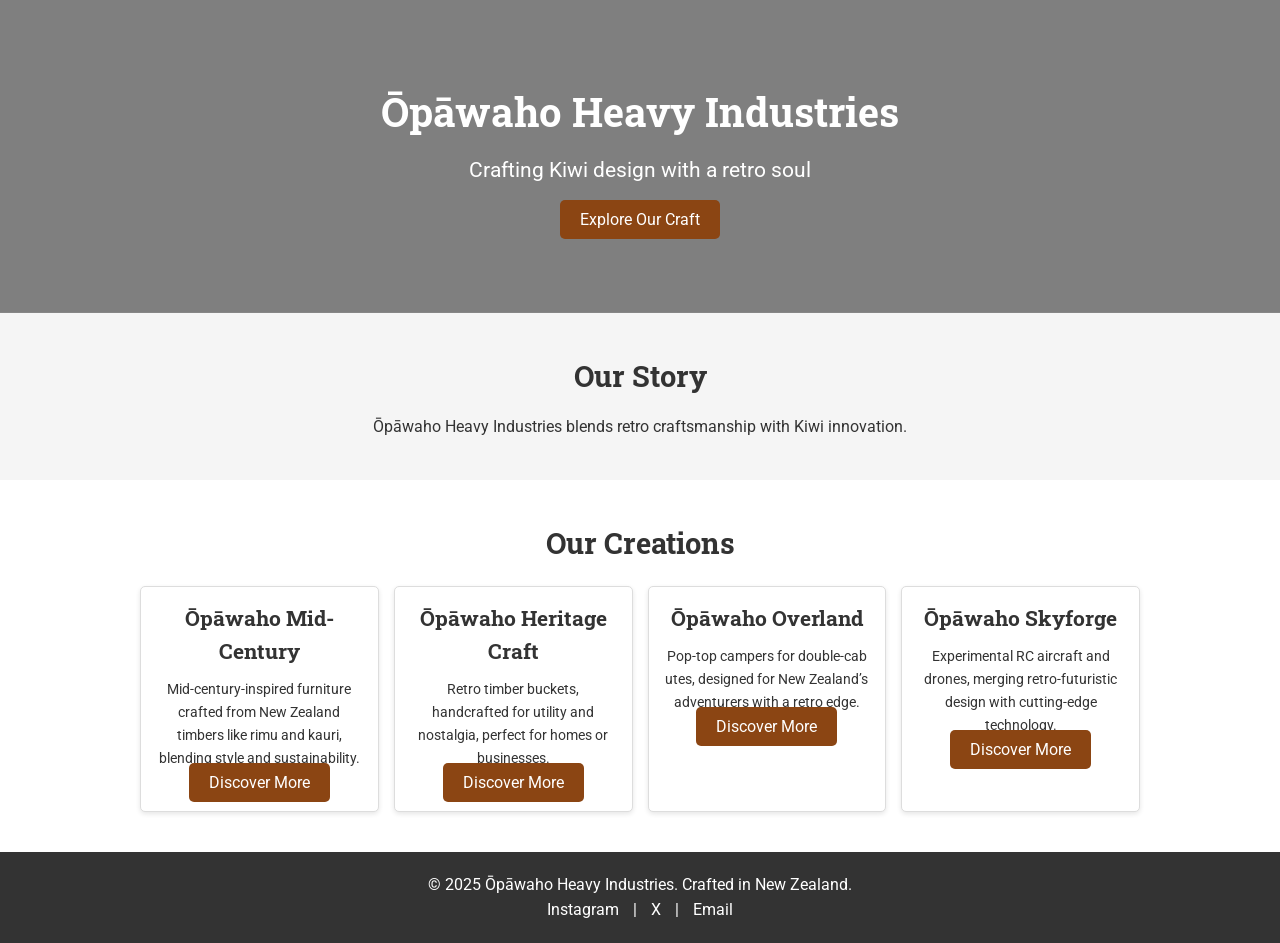
==== index.html @ 36d05389 "typo fix" ====
<!DOCTYPE html>
<html lang="en">
<head>
    <meta charset="UTF-8">
    <meta name="viewport" content="width=device-width, initial-scale=1.0">
    <title>Ōpāwaho Heavy Industries</title>
    <link rel="stylesheet" href="style.css">
    <link href="https://fonts.googleapis.com/css2?family=Roboto+Slab:wght@700&family=Roboto:wght@400&display=swap" rel="stylesheet">
</head>
<body>
    <!-- Hero Section -->
    <header class="hero">
        <h1>Ōpāwaho Heavy Industries</h1>
        <p>Crafting Kiwi design with a retro soul</p>
        <a href="#about" class="btn">Explore Our Craft</a>
    </header>

    <!-- About Section -->
    <section id="about" class="about">
        <h2>Our Story</h2>
        <p>Ōpāwaho Heavy Industries blends retro craftsmanship with Kiwi innovation.</p>
    </section>

    <!-- Subsidiaries Section -->
    <section id="products" class="subsidiaries">
        <h2>Our Creations</h2>
        <div class="subsidiary-grid">
            <div class="subsidiary">
                <h3>Ōpāwaho Mid-Century</h3>
                <p>Mid-century-inspired furniture crafted from New Zealand timbers like rimu and kauri, blending style and sustainability.</p>
                <a href="#contact" class="btn">Discover More</a>
            </div>
            <div class="subsidiary">
                <h3>Ōpāwaho Heritage Craft</h3>
                <p>Retro timber buckets, handcrafted for utility and nostalgia, perfect for homes or businesses.</p>
                <a href="#contact" class="btn">Discover More</a>
            </div>
            <div class="subsidiary">
                <h3>Ōpāwaho Overland</h3>
                <p>Pop-top campers for double-cab utes, designed for New Zealand’s adventurers with a retro edge.</p>
                <a href="#contact" class="btn">Discover More</a>
            </div>
            <div class="subsidiary">
                <h3>Ōpāwaho Skyforge</h3>
                <p>Experimental RC aircraft and drones, merging retro-futuristic design with cutting-edge technology.</p>
                <a href="#contact" class="btn">Discover More</a>
            </div>
        </div>
    </section>


    <!-- Footer -->
    <footer>
        <p>&copy; 2025 Ōpāwaho Heavy Industries. Crafted in New Zealand.</p>
        <div class="socials">
            <a href="https://instagram.com/opawahoheavyindustries">Instagram</a> | 
            <a href="https://x.com/opawahoheavy">X</a> | 
            <a href="mailto:info@opawaho.co.nz">Email</a>
        </div>
    </footer>
</body>
</html>
---- style.css ----
* {
    margin: 0;
    padding: 0;
    box-sizing: border-box;
}
body {
    font-family: 'Roboto', sans-serif;
    color: #333;
    line-height: 1.6;
}
h1, h2, h3 {
    font-family: 'Roboto Slab', serif;
}
.hero {
    background: linear-gradient(rgba(0, 0, 0, 0.5), rgba(0, 0, 0, 0.5)), url('images/hero-bg.jpg');
    background-size: cover;
    background-position: center;
    color: white;
    text-align: center;
    padding: 80px 20px;
}
.hero h1 { font-size: 2.5rem; margin-bottom: 10px; }
.hero p { font-size: 1.3rem; margin-bottom: 20px; }
.btn {
    padding: 10px 20px;
    background: #8b4513;
    color: white;
    text-decoration: none;
    border-radius: 5px;
    transition: background 0.3s;
}
.btn:hover { background: #a0522d; }
.about {
    padding: 40px 20px;
    text-align: center;
    background: #f5f5f5;
}
.about h2 { font-size: 1.8rem; margin-bottom: 15px; }
.about p { max-width: 600px; margin: 0 auto; }
.subsidiaries {
    padding: 40px 20px;
    text-align: center;
}
.subsidiaries h2 { font-size: 1.8rem; margin-bottom: 20px; }
.subsidiary-grid {
    display: grid;
    grid-template-columns: repeat(auto-fit, minmax(200px, 1fr));
    gap: 15px;
    max-width: 1000px;
    margin: 0 auto;
}
.subsidiary {
    background: white;
    padding: 15px;
    border: 1px solid #ddd;
    border-radius: 5px;
    box-shadow: 0 2px 5px rgba(0, 0, 0, 0.1);
}
.subsidiary h3 { font-size: 1.3rem; margin-bottom: 10px; }
.subsidiary p { font-size: 0.9rem; }
.contact {
    padding: 40px 20px;
    background: #2f4f4f;
    color: white;
    text-align: center;
}
.contact h2 { font-size: 1.8rem; margin-bottom: 15px; }
.contact form {
    max-width: 500px;
    margin: 0 auto;
    display: flex;
    flex-direction: column;
    gap: 10px;
}
.contact input, .contact textarea {
    padding: 10px;
    border: none;
    border-radius: 5px;
}
.contact textarea { height: 100px; }
.contact button { background: #8b4513; border: none; cursor: pointer; }
.contact button:hover { background: #a0522d; }
footer {
    padding: 20px;
    text-align: center;
    background: #333;
    color: white;
}
footer .socials a {
    color: white;
    margin: 0 10px;
    text-decoration: none;
}
footer .socials a:hover { text-decoration: underline; }
@media (max-width: 768px) {
    .hero h1 { font-size: 2rem; }
    .hero p { font-size: 1.1rem; }
    .about h2, .subsidiaries h2, .contact h2 { font-size: 1.5rem; }
}
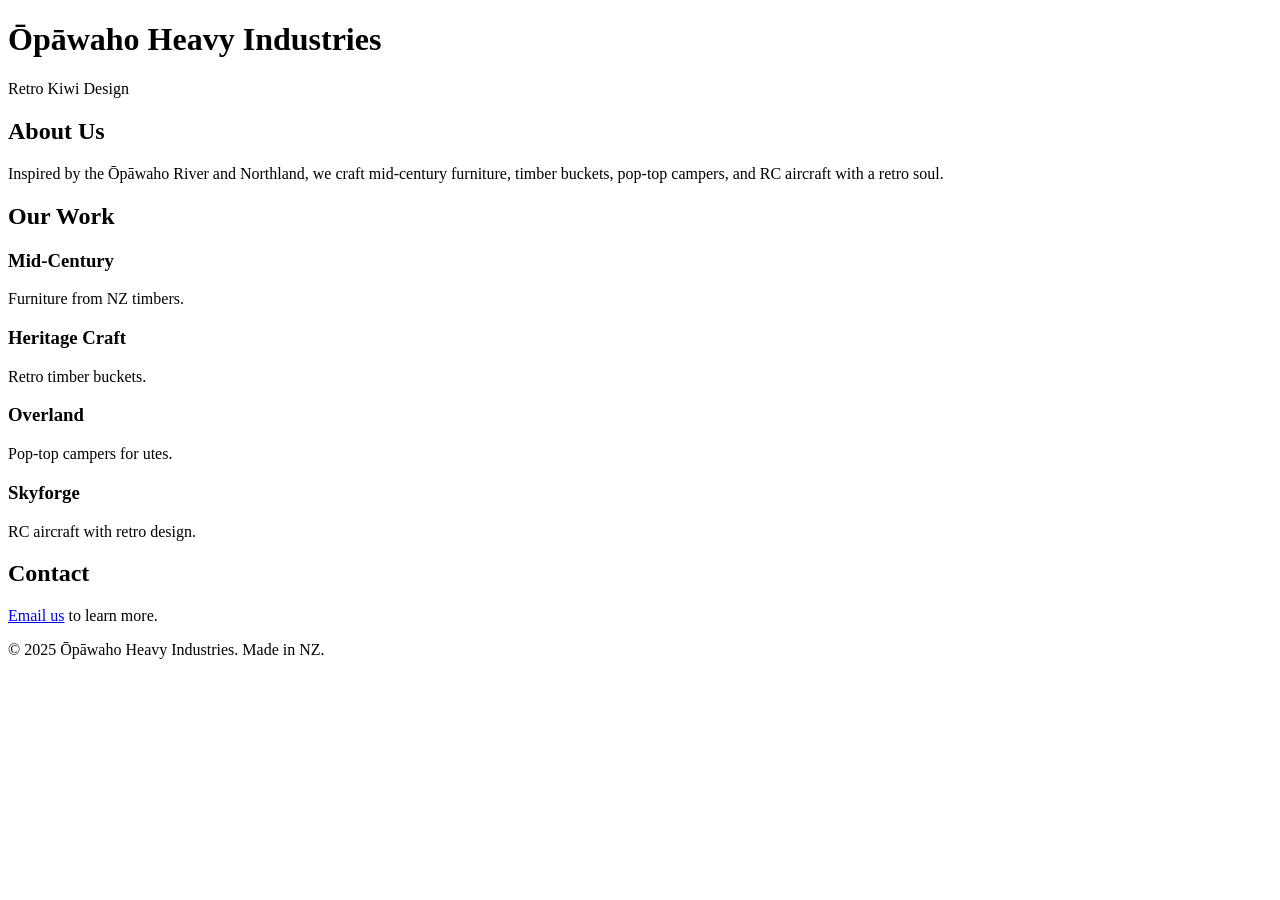
==== commit a9e6debc: "style change" ====
--- a/index.html
+++ b/index.html
@@ -4,59 +4,32 @@
     <meta charset="UTF-8">
     <meta name="viewport" content="width=device-width, initial-scale=1.0">
     <title>Ōpāwaho Heavy Industries</title>
-    <link rel="stylesheet" href="style.css">
-    <link href="https://fonts.googleapis.com/css2?family=Roboto+Slab:wght@700&family=Roboto:wght@400&display=swap" rel="stylesheet">
+    <link rel="stylesheet" href="styles.css">
 </head>
 <body>
-    <!-- Hero Section -->
-    <header class="hero">
+    <header>
         <h1>Ōpāwaho Heavy Industries</h1>
-        <p>Crafting Kiwi design with a retro soul</p>
-        <a href="#about" class="btn">Explore Our Craft</a>
+        <p>Retro Kiwi Design</p>
     </header>
-
-    <!-- About Section -->
-    <section id="about" class="about">
-        <h2>Our Story</h2>
-        <p>Ōpāwaho Heavy Industries blends retro craftsmanship with Kiwi innovation.</p>
+    <section id="about">
+        <h2>About Us</h2>
+        <p>Inspired by the Ōpāwaho River and Northland, we craft mid-century furniture, timber buckets, pop-top campers, and RC aircraft with a retro soul.</p>
     </section>
-
-    <!-- Subsidiaries Section -->
-    <section id="products" class="subsidiaries">
-        <h2>Our Creations</h2>
-        <div class="subsidiary-grid">
-            <div class="subsidiary">
-                <h3>Ōpāwaho Mid-Century</h3>
-                <p>Mid-century-inspired furniture crafted from New Zealand timbers like rimu and kauri, blending style and sustainability.</p>
-                <a href="#contact" class="btn">Discover More</a>
-            </div>
-            <div class="subsidiary">
-                <h3>Ōpāwaho Heritage Craft</h3>
-                <p>Retro timber buckets, handcrafted for utility and nostalgia, perfect for homes or businesses.</p>
-                <a href="#contact" class="btn">Discover More</a>
-            </div>
-            <div class="subsidiary">
-                <h3>Ōpāwaho Overland</h3>
-                <p>Pop-top campers for double-cab utes, designed for New Zealand’s adventurers with a retro edge.</p>
-                <a href="#contact" class="btn">Discover More</a>
-            </div>
-            <div class="subsidiary">
-                <h3>Ōpāwaho Skyforge</h3>
-                <p>Experimental RC aircraft and drones, merging retro-futuristic design with cutting-edge technology.</p>
-                <a href="#contact" class="btn">Discover More</a>
-            </div>
+    <section id="products">
+        <h2>Our Work</h2>
+        <div class="grid">
+            <div><h3>Mid-Century</h3><p>Furniture from NZ timbers.</p></div>
+            <div><h3>Heritage Craft</h3><p>Retro timber buckets.</p></div>
+            <div><h3>Overland</h3><p>Pop-top campers for utes.</p></div>
+            <div><h3>Skyforge</h3><p>RC aircraft with retro design.</p></div>
         </div>
     </section>
-
-
-    <!-- Footer -->
+    <section id="contact">
+        <h2>Contact</h2>
+        <p><a href="mailto:info@opawaho.co.nz">Email us</a> to learn more.</p>
+    </section>
     <footer>
-        <p>&copy; 2025 Ōpāwaho Heavy Industries. Crafted in New Zealand.</p>
-        <div class="socials">
-            <a href="https://instagram.com/opawahoheavyindustries">Instagram</a> | 
-            <a href="https://x.com/opawahoheavy">X</a> | 
-            <a href="mailto:info@opawaho.co.nz">Email</a>
-        </div>
+        <p>&copy; 2025 Ōpāwaho Heavy Industries. Made in NZ.</p>
     </footer>
 </body>
 </html>
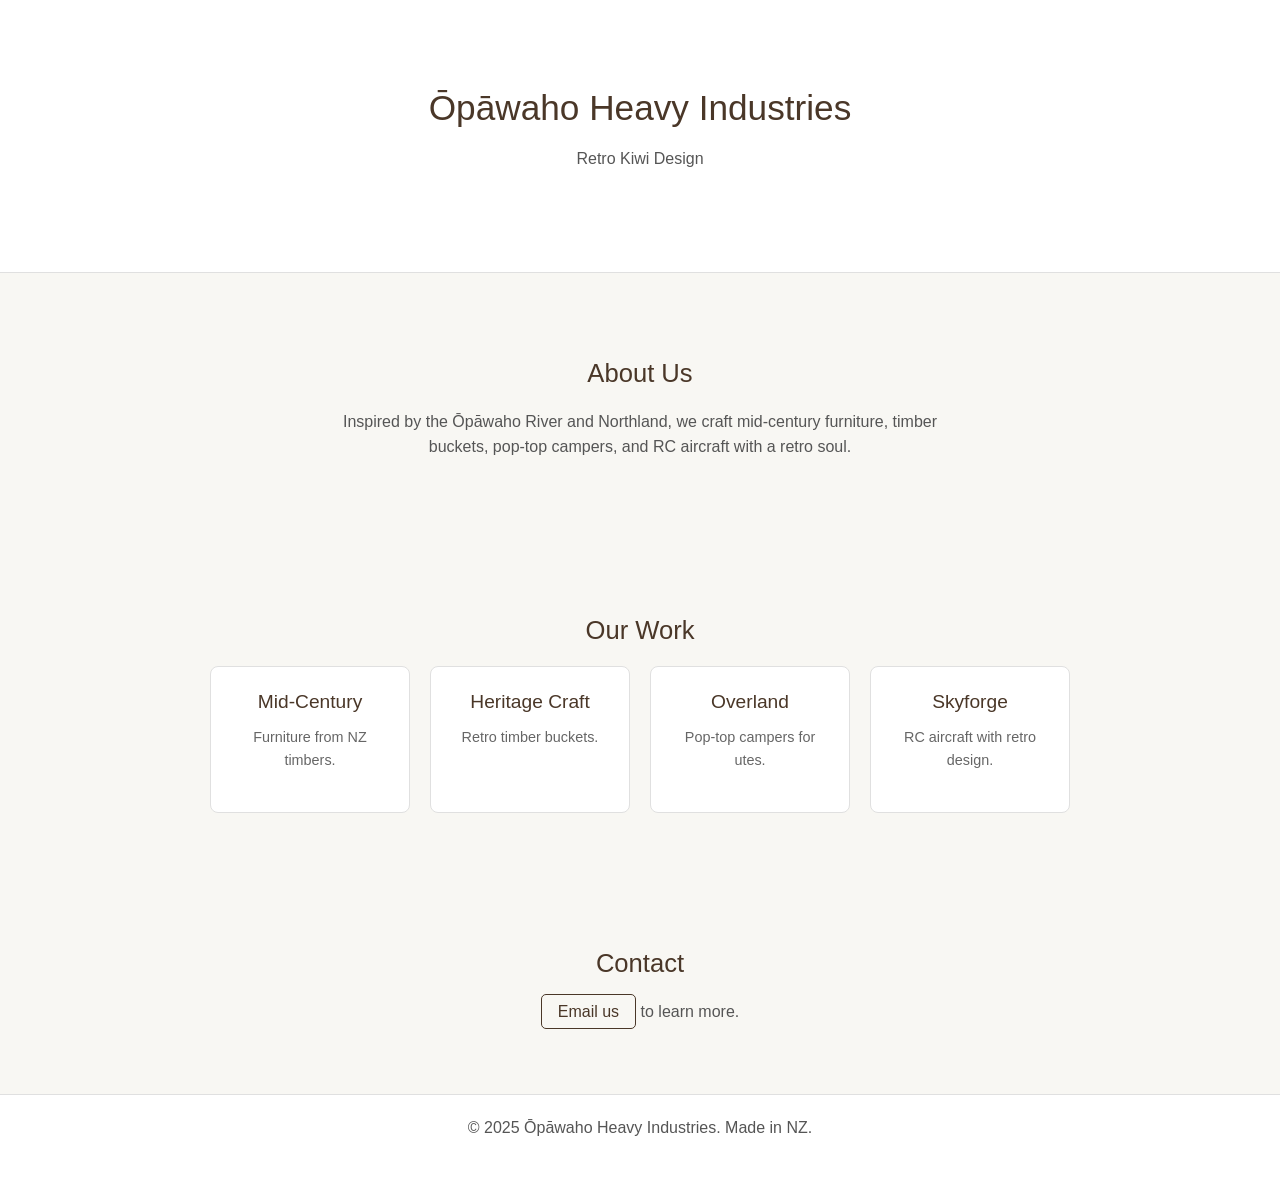
==== commit 7a7f4460: "typo" ====
--- a/index.html
+++ b/index.html
@@ -4,7 +4,7 @@
     <meta charset="UTF-8">
     <meta name="viewport" content="width=device-width, initial-scale=1.0">
     <title>Ōpāwaho Heavy Industries</title>
-    <link rel="stylesheet" href="styles.css">
+    <link rel="stylesheet" href="style.css">
 </head>
 <body>
     <header>
--- a/style.css
+++ b/style.css
@@ -0,0 +1,87 @@
+* {
+    margin: 0;
+    padding: 0;
+    box-sizing: border-box;
+}
+body {
+    font-family: -apple-system, BlinkMacSystemFont, sans-serif;
+    color: #333;
+    line-height: 1.6;
+    background: #f8f7f3; /* Off-white, Scandi-inspired */
+    text-align: center;
+}
+header {
+    background: #ffffff; /* Clean white */
+    padding: 80px 20px;
+    border-bottom: 1px solid #e0e0e0;
+}
+h1 {
+    font-size: 2.2rem;
+    font-weight: 500;
+    color: #4a3728; /* Muted wood brown */
+    margin-bottom: 10px;
+}
+h2 {
+    font-size: 1.6rem;
+    font-weight: 500;
+    color: #4a3728;
+    margin: 30px 0 15px;
+}
+p {
+    font-size: 1rem;
+    color: #555;
+    max-width: 600px;
+    margin: 0 auto 20px;
+}
+.grid {
+    display: grid;
+    grid-template-columns: repeat(auto-fit, minmax(180px, 1fr));
+    gap: 20px;
+    max-width: 900px;
+    margin: 0 auto;
+    padding: 0 20px;
+}
+.grid div {
+    background: #ffffff;
+    padding: 20px;
+    border: 1px solid #e0e0e0; /* Subtle border */
+    border-radius: 8px;
+}
+.grid h3 {
+    font-size: 1.2rem;
+    font-weight: 500;
+    color: #4a3728;
+    margin-bottom: 8px;
+}
+.grid p {
+    font-size: 0.9rem;
+    color: #666;
+}
+section {
+    padding: 50px 20px;
+}
+#contact a {
+    color: #4a3728;
+    text-decoration: none;
+    font-weight: 500;
+    padding: 8px 16px;
+    border: 1px solid #4a3728;
+    border-radius: 5px;
+    transition: background 0.3s;
+}
+#contact a:hover {
+    background: #4a3728;
+    color: #ffffff;
+}
+footer {
+    background: #ffffff;
+    padding: 20px;
+    border-top: 1px solid #e0e0e0;
+    font-size: 0.9rem;
+    color: #666;
+}
+@media (max-width: 600px) {
+    h1 { font-size: 1.8rem; }
+    h2 { font-size: 1.4rem; }
+    .grid { grid-template-columns: 1fr; }
+}
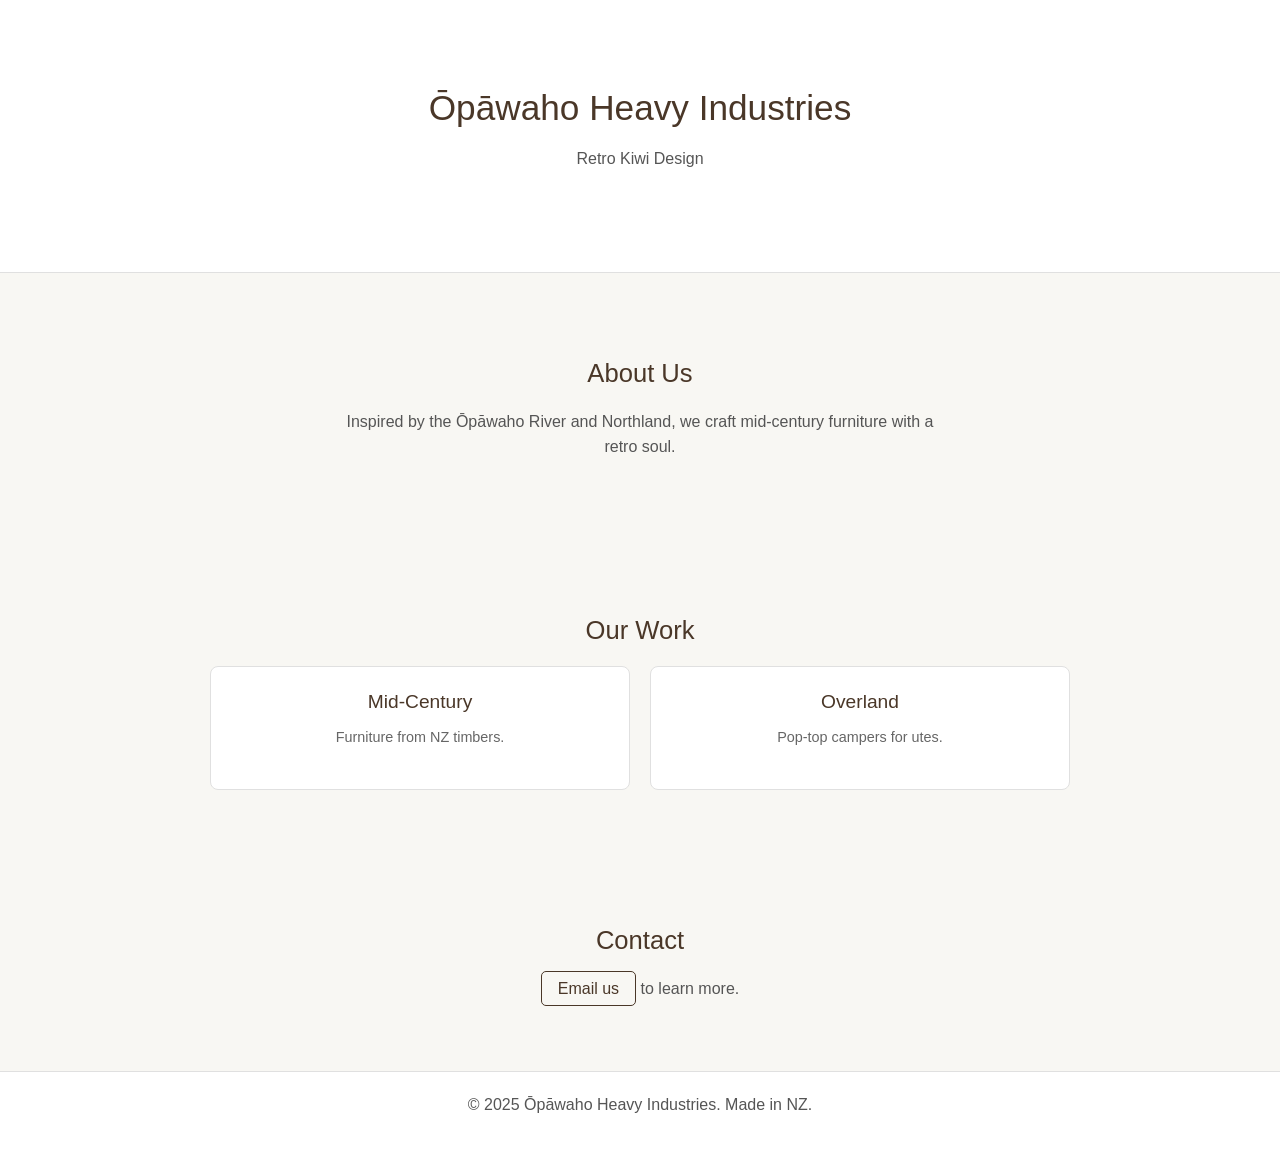
==== commit 5caf4e9f: "change scope" ====
--- a/index.html
+++ b/index.html
@@ -13,15 +13,13 @@
     </header>
     <section id="about">
         <h2>About Us</h2>
-        <p>Inspired by the Ōpāwaho River and Northland, we craft mid-century furniture, timber buckets, pop-top campers, and RC aircraft with a retro soul.</p>
+        <p>Inspired by the Ōpāwaho River and Northland, we craft mid-century furniture with a retro soul.</p>
     </section>
     <section id="products">
         <h2>Our Work</h2>
         <div class="grid">
             <div><h3>Mid-Century</h3><p>Furniture from NZ timbers.</p></div>
-            <div><h3>Heritage Craft</h3><p>Retro timber buckets.</p></div>
             <div><h3>Overland</h3><p>Pop-top campers for utes.</p></div>
-            <div><h3>Skyforge</h3><p>RC aircraft with retro design.</p></div>
         </div>
     </section>
     <section id="contact">
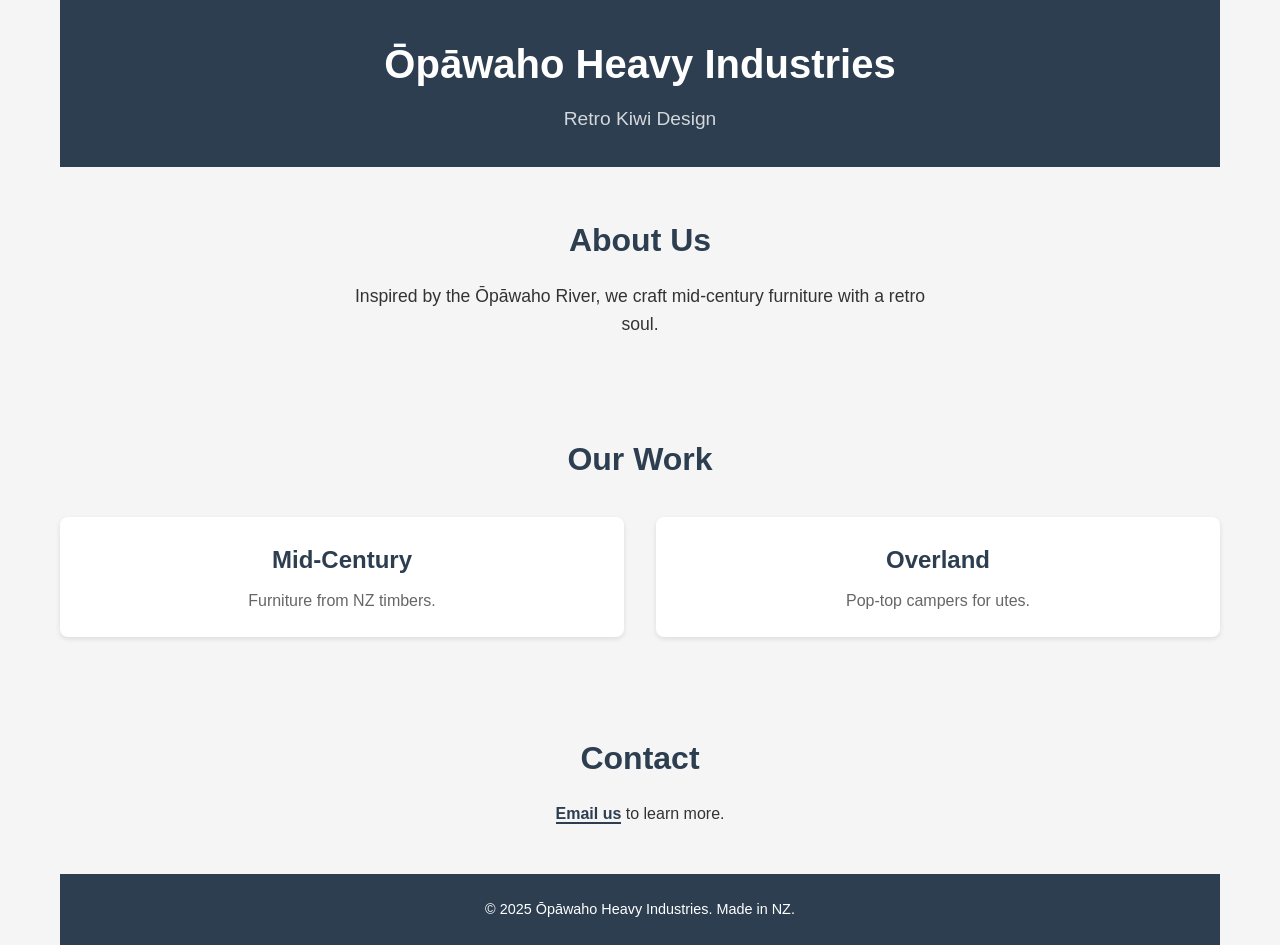
==== commit bc06699a: "scope" ====
--- a/index.html
+++ b/index.html
@@ -13,7 +13,7 @@
     </header>
     <section id="about">
         <h2>About Us</h2>
-        <p>Inspired by the Ōpāwaho River and Northland, we craft mid-century furniture with a retro soul.</p>
+        <p>Inspired by the Ōpāwaho River, we craft mid-century furniture with a retro soul.</p>
     </section>
     <section id="products">
         <h2>Our Work</h2>
--- a/style.css
+++ b/style.css
@@ -1,87 +1,121 @@
+/* style.css */
 * {
     margin: 0;
     padding: 0;
     box-sizing: border-box;
 }
+
 body {
-    font-family: -apple-system, BlinkMacSystemFont, sans-serif;
+    font-family: 'Arial', sans-serif;
+    line-height: 1.6;
     color: #333;
-    line-height: 1.6;
-    background: #f8f7f3; /* Off-white, Scandi-inspired */
-    text-align: center;
-}
-header {
-    background: #ffffff; /* Clean white */
-    padding: 80px 20px;
-    border-bottom: 1px solid #e0e0e0;
-}
-h1 {
-    font-size: 2.2rem;
-    font-weight: 500;
-    color: #4a3728; /* Muted wood brown */
-    margin-bottom: 10px;
-}
-h2 {
-    font-size: 1.6rem;
-    font-weight: 500;
-    color: #4a3728;
-    margin: 30px 0 15px;
-}
-p {
-    font-size: 1rem;
-    color: #555;
-    max-width: 600px;
-    margin: 0 auto 20px;
-}
-.grid {
-    display: grid;
-    grid-template-columns: repeat(auto-fit, minmax(180px, 1fr));
-    gap: 20px;
-    max-width: 900px;
+    background-color: #f5f5f5;
+    max-width: 1200px;
     margin: 0 auto;
     padding: 0 20px;
 }
+
+header {
+    text-align: center;
+    padding: 2rem 0;
+    background-color: #2c3e50;
+    color: #fff;
+}
+
+header h1 {
+    font-size: 2.5rem;
+    margin-bottom: 0.5rem;
+}
+
+header p {
+    font-size: 1.2rem;
+    opacity: 0.8;
+}
+
+section {
+    padding: 3rem 0;
+}
+
+h2 {
+    font-size: 2rem;
+    margin-bottom: 1rem;
+    color: #2c3e50;
+    text-align: center;
+}
+
+#about p {
+    max-width: 600px;
+    margin: 0 auto;
+    font-size: 1.1rem;
+    text-align: center;
+}
+
+.grid {
+    display: grid;
+    grid-template-columns: repeat(auto-fit, minmax(250px, 1fr));
+    gap: 2rem;
+    margin-top: 2rem;
+}
+
 .grid div {
-    background: #ffffff;
-    padding: 20px;
-    border: 1px solid #e0e0e0; /* Subtle border */
+    background-color: #fff;
+    padding: 1.5rem;
     border-radius: 8px;
+    box-shadow: 0 2px 5px rgba(0, 0, 0, 0.1);
+    text-align: center;
+    transition: transform 0.3s ease;
 }
+
+.grid div:hover {
+    transform: translateY(-5px);
+}
+
 .grid h3 {
-    font-size: 1.2rem;
-    font-weight: 500;
-    color: #4a3728;
-    margin-bottom: 8px;
+    font-size: 1.5rem;
+    margin-bottom: 0.5rem;
+    color: #2c3e50;
 }
+
 .grid p {
-    font-size: 0.9rem;
+    font-size: 1rem;
     color: #666;
 }
-section {
-    padding: 50px 20px;
+
+#contact {
+    text-align: center;
 }
+
 #contact a {
-    color: #4a3728;
+    color: #2c3e50;
     text-decoration: none;
-    font-weight: 500;
-    padding: 8px 16px;
-    border: 1px solid #4a3728;
-    border-radius: 5px;
-    transition: background 0.3s;
+    font-weight: bold;
+    border-bottom: 2px solid #2c3e50;
+    transition: color 0.3s ease;
 }
+
 #contact a:hover {
-    background: #4a3728;
-    color: #ffffff;
+    color: #e74c3c;
 }
+
 footer {
-    background: #ffffff;
-    padding: 20px;
-    border-top: 1px solid #e0e0e0;
+    text-align: center;
+    padding: 1.5rem 0;
+    background-color: #2c3e50;
+    color: #fff;
     font-size: 0.9rem;
-    color: #666;
 }
-@media (max-width: 600px) {
-    h1 { font-size: 1.8rem; }
-    h2 { font-size: 1.4rem; }
-    .grid { grid-template-columns: 1fr; }
+
+/* Responsive Design */
+@media (max-width: 768px) {
+    header h1 {
+        font-size: 2rem;
+    }
+
+    h2 {
+        font-size: 1.5rem;
+    }
+
+    .grid {
+        grid-template-columns: 1fr;
+    }
 }
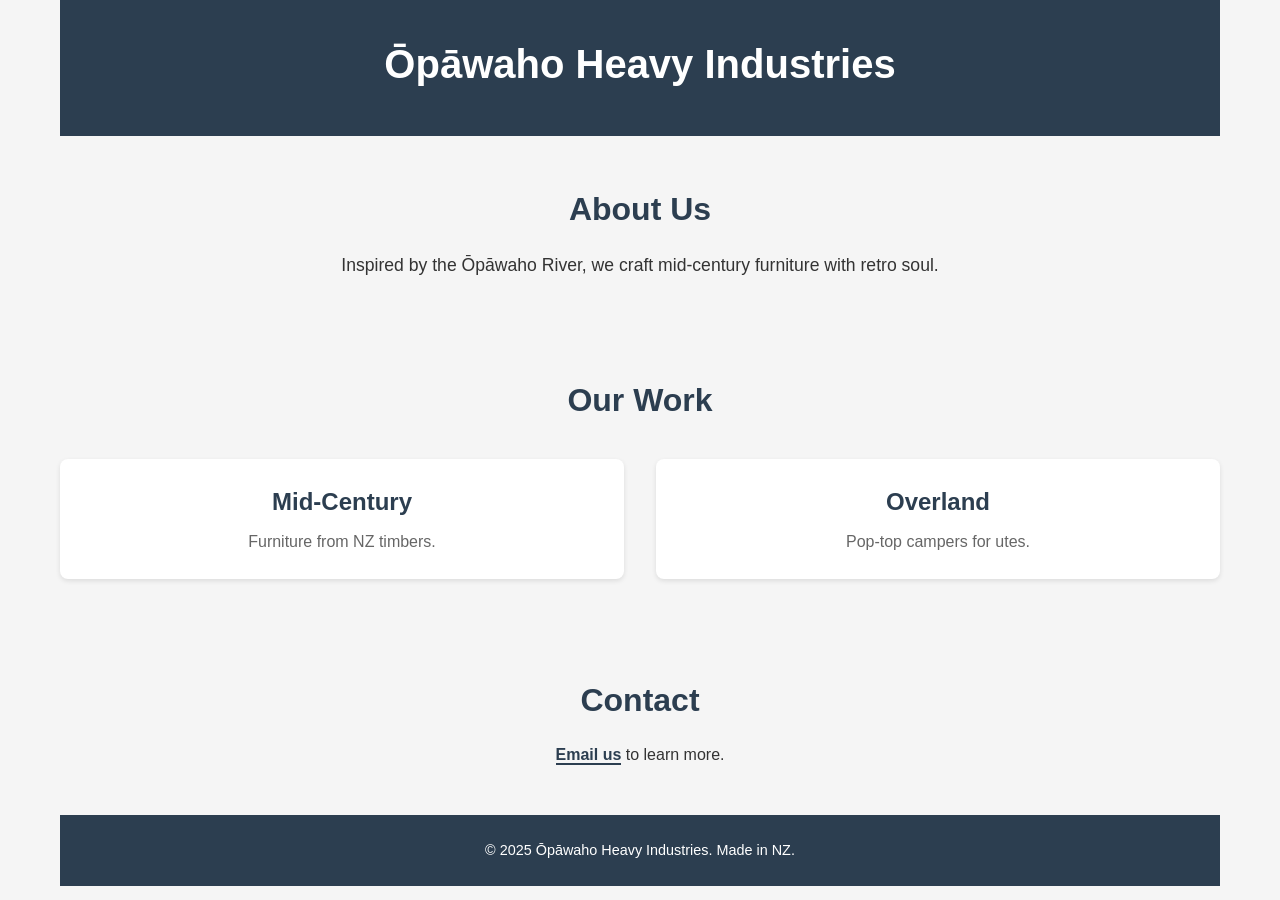
==== commit 2c9291d4: "update" ====
--- a/index.html
+++ b/index.html
@@ -9,11 +9,10 @@
 <body>
     <header>
         <h1>Ōpāwaho Heavy Industries</h1>
-        <p>Retro Kiwi Design</p>
     </header>
     <section id="about">
         <h2>About Us</h2>
-        <p>Inspired by the Ōpāwaho River, we craft mid-century furniture with a retro soul.</p>
+        <p>Inspired by the Ōpāwaho River, we craft mid-century furniture with retro soul.</p>
     </section>
     <section id="products">
         <h2>Our Work</h2>
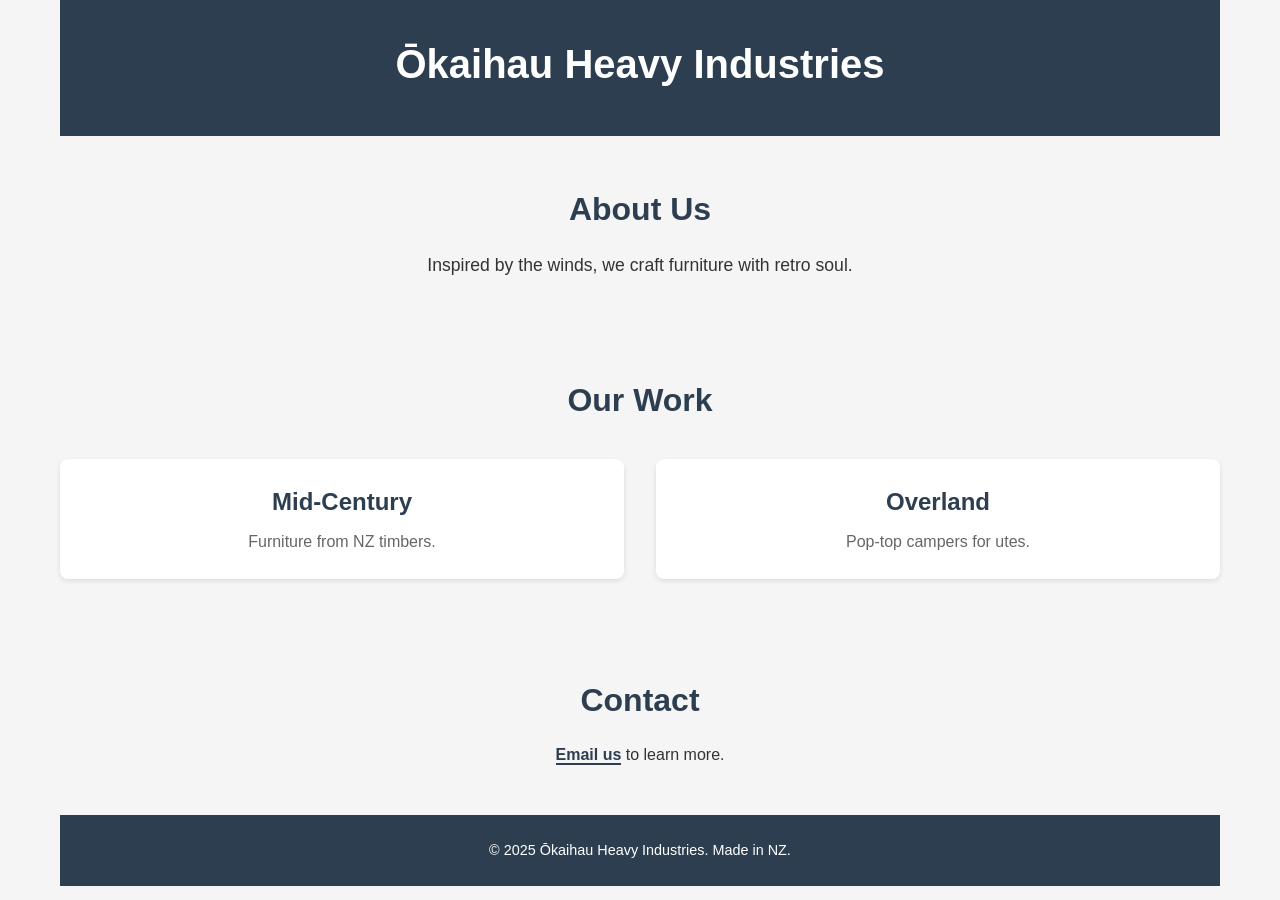
==== commit 05a2c9aa: "name change" ====
--- a/index.html
+++ b/index.html
@@ -3,16 +3,16 @@
 <head>
     <meta charset="UTF-8">
     <meta name="viewport" content="width=device-width, initial-scale=1.0">
-    <title>Ōpāwaho Heavy Industries</title>
+    <title>Ōkaihau Heavy Industries</title>
     <link rel="stylesheet" href="style.css">
 </head>
 <body>
     <header>
-        <h1>Ōpāwaho Heavy Industries</h1>
+        <h1>Ōkaihau Heavy Industries</h1>
     </header>
     <section id="about">
         <h2>About Us</h2>
-        <p>Inspired by the Ōpāwaho River, we craft mid-century furniture with retro soul.</p>
+        <p>Inspired by the winds, we craft furniture with retro soul.</p>
     </section>
     <section id="products">
         <h2>Our Work</h2>
@@ -26,7 +26,7 @@
         <p><a href="mailto:info@opawaho.co.nz">Email us</a> to learn more.</p>
     </section>
     <footer>
-        <p>&copy; 2025 Ōpāwaho Heavy Industries. Made in NZ.</p>
+        <p>&copy; 2025 Ōkaihau Heavy Industries. Made in NZ.</p>
     </footer>
 </body>
 </html>
